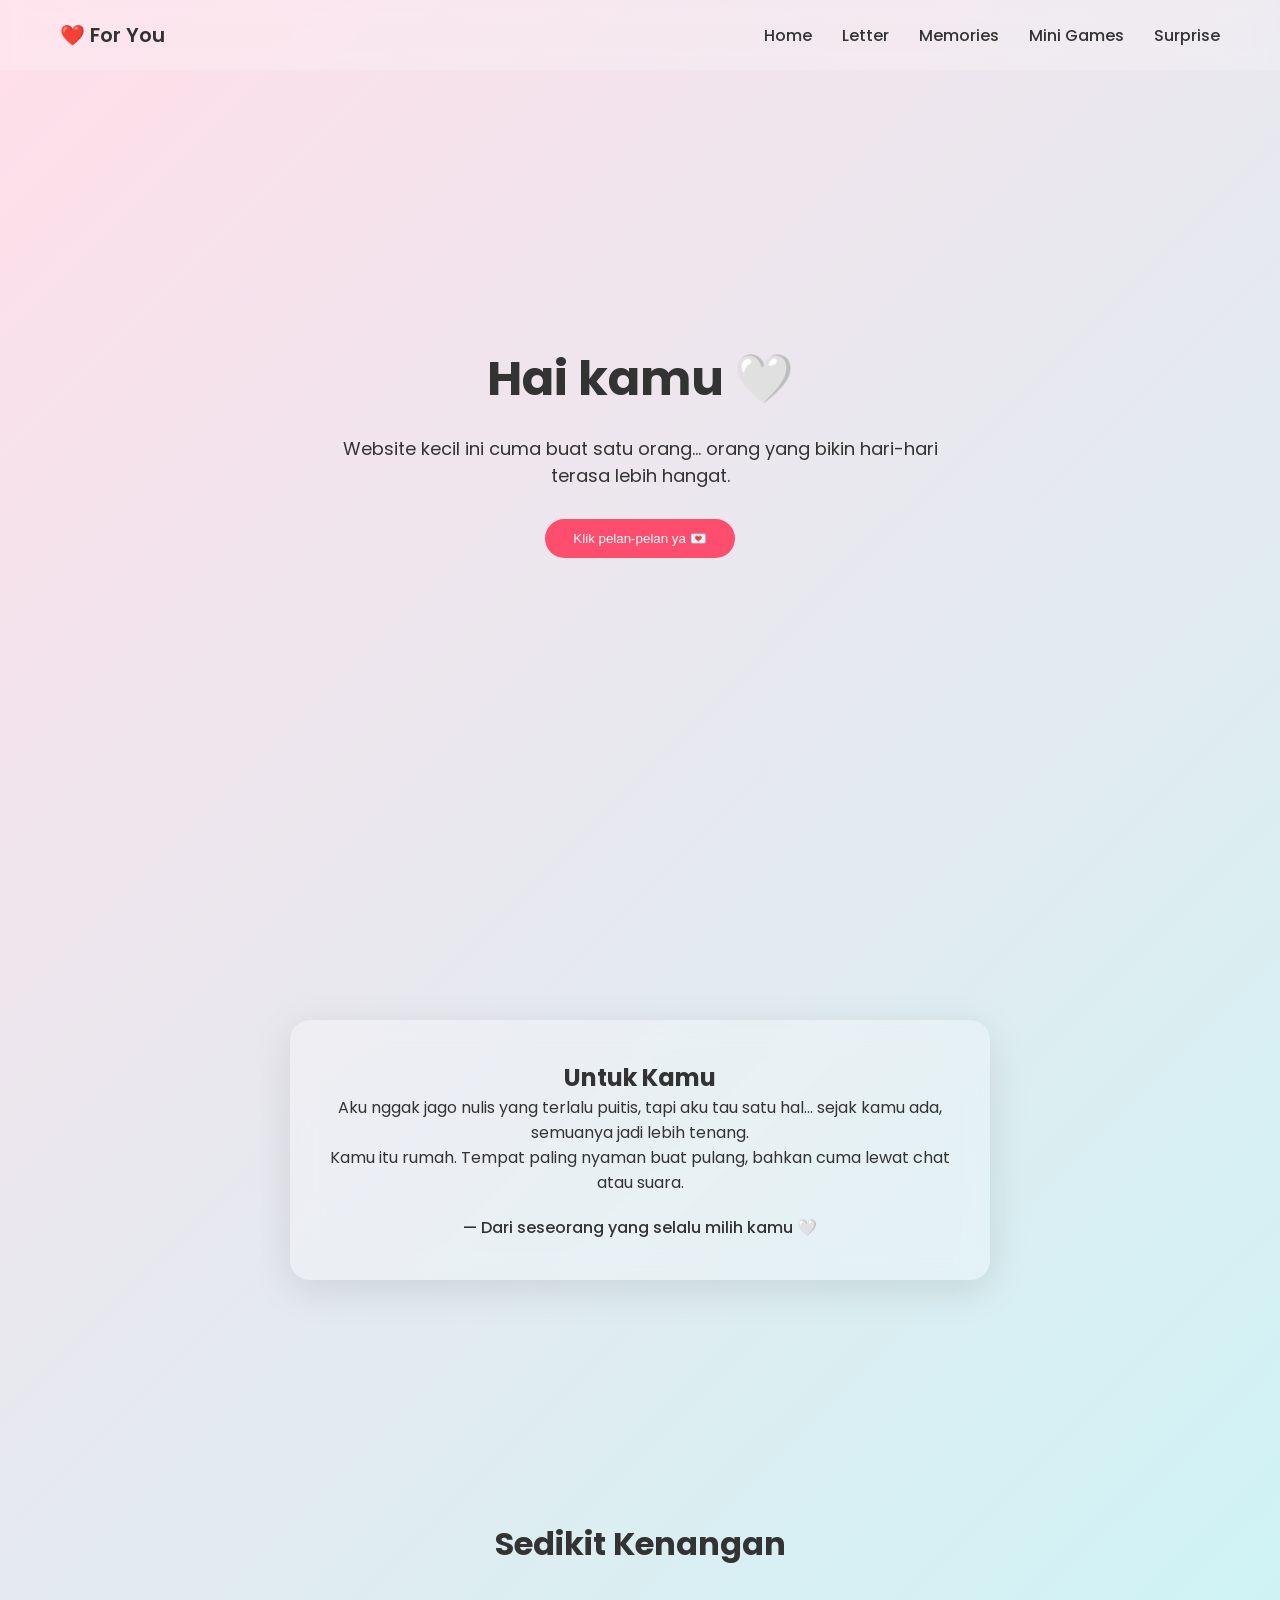
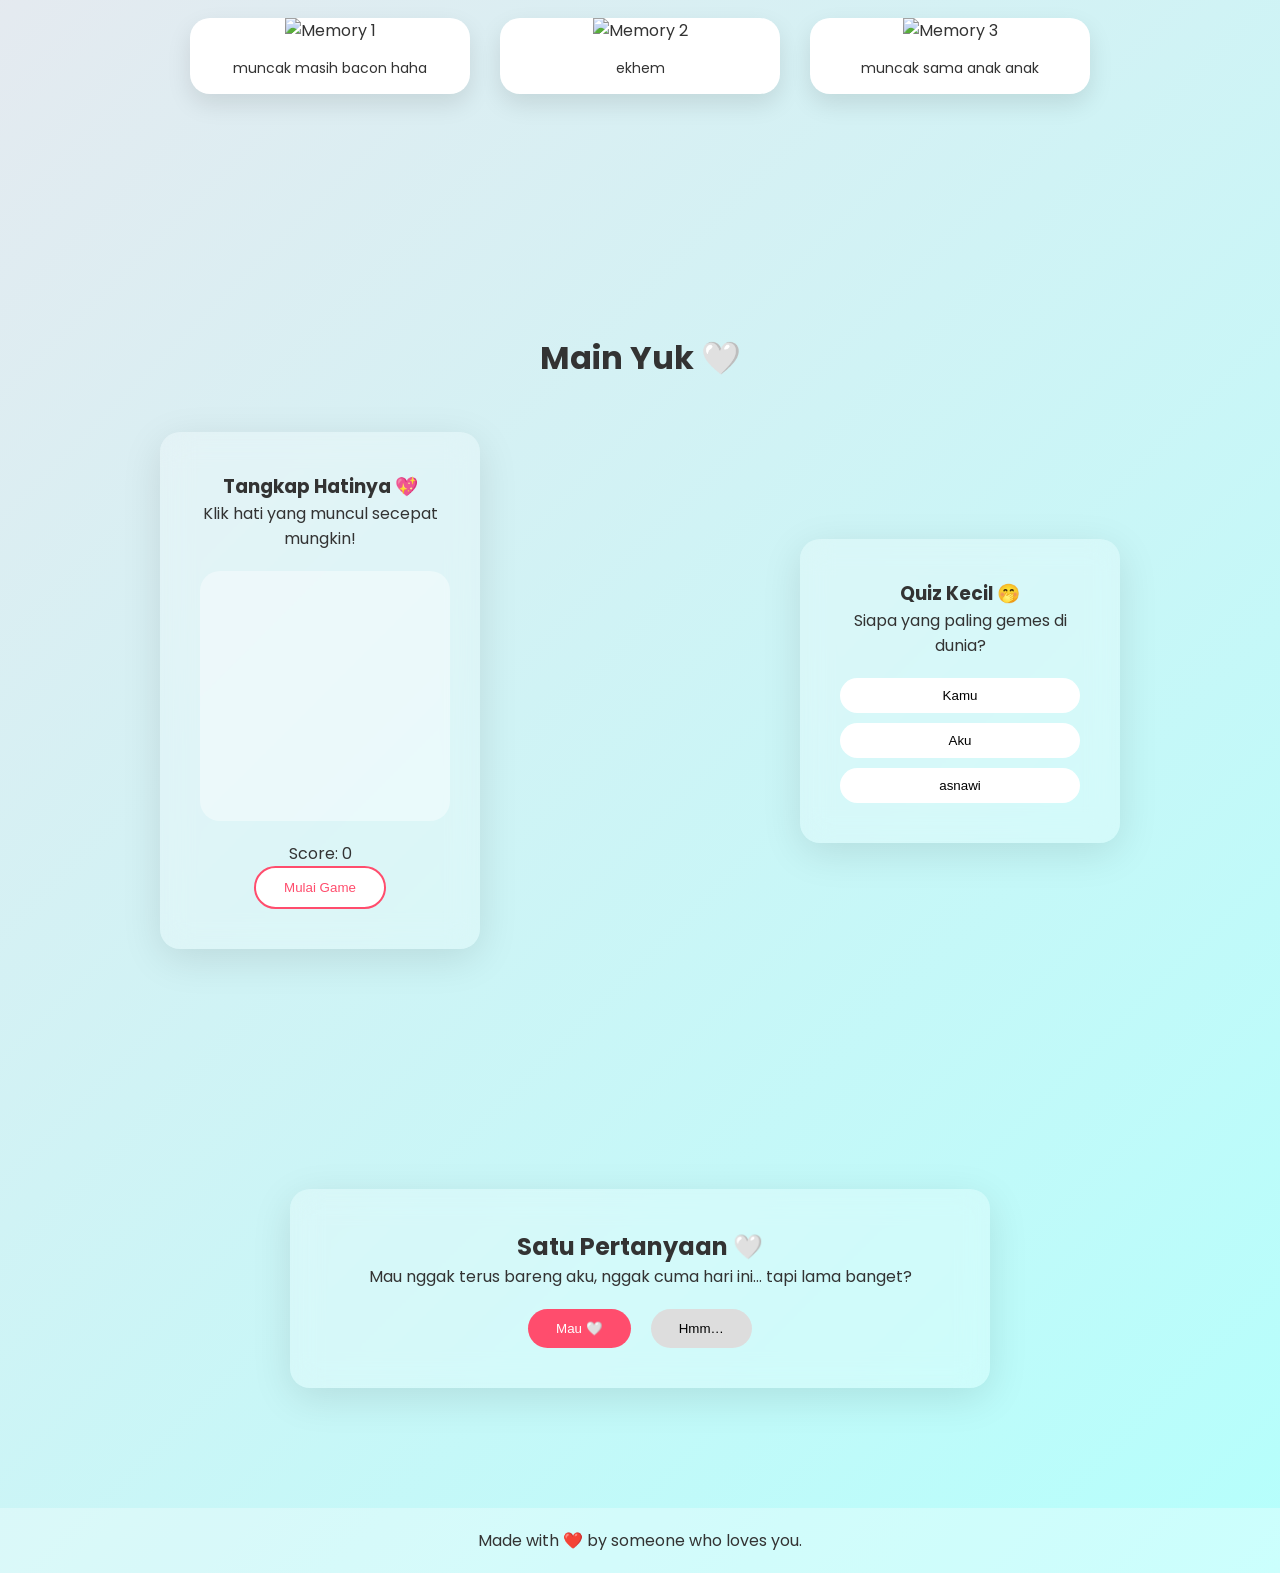
==== index.html @ f05d2d2d "Add files via upload" ====
<!DOCTYPE html>
<html lang="id">
<head>
    <meta charset="UTF-8">
    <meta name="viewport" content="width=device-width, initial-scale=1.0">

    <title>Untuk Kamu ❤️</title>

    <!-- Google Font -->
    <link href="https://fonts.googleapis.com/css2?family=Poppins:wght@300;400;500;600&display=swap" rel="stylesheet">

    <!-- CSS -->
    <link rel="stylesheet" href="style.css">
</head>
<body>

    <!-- Background Music -->
    <audio id="bg-music" loop>
        <source src="assets/music.mp3" type="audio/mpeg">
    </audio>

    <!-- Floating Hearts Canvas -->
    <canvas id="heartsCanvas"></canvas>

    <!-- NAVIGATION -->
    <nav class="navbar">
        <div class="logo">❤️ For You</div>
        <ul class="nav-links">
            <li><a href="#home">Home</a></li>
            <li><a href="#letter">Letter</a></li>
            <li><a href="#memories">Memories</a></li>
            <li><a href="#games">Mini Games</a></li>
            <li><a href="#final">Surprise</a></li>
        </ul>
    </nav>

    <!-- HERO SECTION -->
    <section id="home" class="hero">
        <div class="hero-content">
            <h1 class="fade-in">Hai kamu 🤍</h1>
            <p class="fade-in delay-1">
                Website kecil ini cuma buat satu orang…  
                orang yang bikin hari-hari terasa lebih hangat.
            </p>
            <button id="startBtn" class="primary-btn fade-in delay-2">
                Klik pelan-pelan ya 💌
            </button>
        </div>
    </section>

    <!-- LOVE LETTER SECTION -->
    <section id="letter" class="letter-section">
        <div class="letter-card">
            <h2>Untuk Kamu</h2>
            <p>
                Aku nggak jago nulis yang terlalu puitis,  
                tapi aku tau satu hal…  
                sejak kamu ada, semuanya jadi lebih tenang.
            </p>
            <p>
                Kamu itu rumah.  
                Tempat paling nyaman buat pulang,  
                bahkan cuma lewat chat atau suara.
            </p>
            <p class="signature">
                — Dari seseorang yang selalu milih kamu 🤍
            </p>
        </div>
    </section>

    <!-- MEMORIES SECTION -->
    <section id="memories" class="memories-section">
        <h2 class="section-title">Sedikit Kenangan</h2>

        <div class="gallery">
            <div class="photo-card">
                <img src="assets/photo1.jpg" alt="Memory 1">
                <span>muncak masih bacon haha</span>
            </div>

            <div class="photo-card">
                <img src="assets/photo2.jpg" alt="Memory 2">
                <span>ekhem</span>
            </div>

            <div class="photo-card">
                <img src="assets/photo3.jpg" alt="Memory 3">
                <span>muncak sama anak anak</span>
            </div>
        </div>
    </section>

    <!-- MINI GAMES SECTION -->
    <section id="games" class="games-section">
        <h2 class="section-title">Main Yuk 🤍</h2>

        <div class="game-container">

            <!-- Game 1: Catch The Heart -->
            <div class="game-card">
                <h3>Tangkap Hatinya 💖</h3>
                <p>Klik hati yang muncul secepat mungkin!</p>
                <div id="heartGameArea"></div>
                <p>Score: <span id="score">0</span></p>
                <button id="startGameBtn" class="secondary-btn">Mulai Game</button>
            </div>

            <!-- Game 2: Love Quiz -->
            <div class="game-card">
                <h3>Quiz Kecil 🤭</h3>
                <div id="quizContainer">
                    <p id="question">Siapa yang paling gemes di dunia?</p>
                    <div class="quiz-buttons">
                        <button class="quiz-option">Kamu</button>
                        <button class="quiz-option">Aku</button>
                        <button class="quiz-option">asnawi</button>
                    </div>
                </div>
                <p id="quizResult"></p>
            </div>

        </div>
    </section>

    <!-- FINAL SURPRISE -->
    <section id="final" class="final-section">
        <div class="final-card">
            <h2>Satu Pertanyaan 🤍</h2>
            <p>
                Mau nggak terus bareng aku,  
                nggak cuma hari ini… tapi lama banget?
            </p>
            <div class="final-buttons">
                <button id="yesBtn" class="yes-btn">Mau 🤍</button>
                <button id="noBtn" class="no-btn">Hmm…</button>
            </div>
            <p id="finalMessage"></p>
        </div>
    </section>

    <!-- Footer -->
    <footer>
        <p>Made with ❤️ by someone who loves you.</p>
    </footer>

    <!-- JS -->
    <script src="script.js"></script>
</body>
</html>
---- style.css ----
/* ===============================
   GLOBAL STYLE
================================= */

* {
    margin: 0;
    padding: 0;
    box-sizing: border-box;
}

html {
    scroll-behavior: smooth;
}

body {
    font-family: 'Poppins', sans-serif;
    background: linear-gradient(135deg, #ffdee9, #b5fffc);
    color: #333;
    overflow-x: hidden;
    position: relative;
}

/* ===============================
   CANVAS BACKGROUND
================================= */

#heartsCanvas {
    position: fixed;
    top: 0;
    left: 0;
    z-index: -1;
}

/* ===============================
   NAVBAR
================================= */

.navbar {
    position: fixed;
    width: 100%;
    top: 0;
    display: flex;
    justify-content: space-between;
    align-items: center;
    padding: 20px 60px;
    background: rgba(255, 255, 255, 0.2);
    backdrop-filter: blur(10px);
    z-index: 1000;
}

.logo {
    font-weight: 600;
    font-size: 20px;
}

.nav-links {
    list-style: none;
    display: flex;
    gap: 30px;
}

.nav-links a {
    text-decoration: none;
    color: #333;
    font-weight: 500;
    transition: 0.3s;
}

.nav-links a:hover {
    color: #ff4d6d;
}

/* ===============================
   HERO SECTION
================================= */

.hero {
    height: 100vh;
    display: flex;
    justify-content: center;
    align-items: center;
    text-align: center;
    padding: 0 20px;
}

.hero-content h1 {
    font-size: 48px;
    margin-bottom: 20px;
}

.hero-content p {
    font-size: 18px;
    max-width: 600px;
    margin: auto;
    margin-bottom: 30px;
}

/* ===============================
   BUTTONS
================================= */

.primary-btn,
.secondary-btn,
.yes-btn,
.no-btn {
    padding: 12px 28px;
    border: none;
    border-radius: 30px;
    cursor: pointer;
    font-weight: 500;
    transition: 0.3s ease;
}

.primary-btn {
    background: #ff4d6d;
    color: white;
}

.primary-btn:hover {
    background: #ff1e4d;
    transform: scale(1.05);
}

.secondary-btn {
    background: white;
    color: #ff4d6d;
    border: 2px solid #ff4d6d;
}

.secondary-btn:hover {
    background: #ff4d6d;
    color: white;
}

.yes-btn {
    background: #ff4d6d;
    color: white;
}

.no-btn {
    background: #ddd;
}

/* ===============================
   SECTION GENERAL
================================= */

section {
    padding: 120px 20px;
    text-align: center;
}

.section-title {
    font-size: 32px;
    margin-bottom: 50px;
}

/* ===============================
   GLASS CARD STYLE
================================= */

.letter-card,
.final-card,
.game-card {
    background: rgba(255, 255, 255, 0.25);
    backdrop-filter: blur(15px);
    padding: 40px;
    border-radius: 20px;
    max-width: 700px;
    margin: auto;
    box-shadow: 0 10px 40px rgba(0, 0, 0, 0.1);
}

.signature {
    margin-top: 20px;
    font-weight: 500;
}

/* ===============================
   MEMORIES GALLERY
================================= */

.gallery {
    display: flex;
    justify-content: center;
    gap: 30px;
    flex-wrap: wrap;
}

.photo-card {
    background: white;
    border-radius: 20px;
    overflow: hidden;
    width: 280px;
    transition: 0.4s ease;
    box-shadow: 0 10px 25px rgba(0,0,0,0.1);
}

.photo-card img {
    width: 100%;
    height: 200px;
    object-fit: cover;
}

.photo-card span {
    display: block;
    padding: 15px;
    font-size: 14px;
}

.photo-card:hover {
    transform: translateY(-10px);
}

/* ===============================
   MINI GAMES
================================= */

.game-container {
    display: flex;
    flex-wrap: wrap;
    justify-content: center;
    gap: 40px;
}

.game-card {
    width: 320px;
}

#heartGameArea {
    margin: 20px auto;
    width: 250px;
    height: 250px;
    background: rgba(255,255,255,0.4);
    border-radius: 20px;
    position: relative;
    overflow: hidden;
}

/* ===============================
   QUIZ
================================= */

.quiz-buttons {
    display: flex;
    flex-direction: column;
    gap: 10px;
    margin-top: 20px;
}

.quiz-option {
    padding: 10px;
    border-radius: 20px;
    border: none;
    cursor: pointer;
    background: white;
    transition: 0.3s;
}

.quiz-option:hover {
    background: #ff4d6d;
    color: white;
}

/* ===============================
   FINAL SECTION
================================= */

.final-buttons {
    margin-top: 20px;
    display: flex;
    justify-content: center;
    gap: 20px;
}

/* ===============================
   FOOTER
================================= */

footer {
    padding: 20px;
    text-align: center;
    background: rgba(255,255,255,0.3);
}

/* ===============================
   ANIMATIONS
================================= */

.fade-in {
    opacity: 0;
    transform: translateY(20px);
    animation: fadeInUp 1s forwards;
}

.delay-1 {
    animation-delay: 0.5s;
}

.delay-2 {
    animation-delay: 1s;
}

@keyframes fadeInUp {
    to {
        opacity: 1;
        transform: translateY(0);
    }
}

/* ===============================
   RESPONSIVE
================================= */

@media (max-width: 768px) {
    .navbar {
        padding: 15px 20px;
    }

    .hero-content h1 {
        font-size: 32px;
    }

    .section-title {
        font-size: 24px;
    }

    .gallery {
        flex-direction: column;
        align-items: center;
    }
}
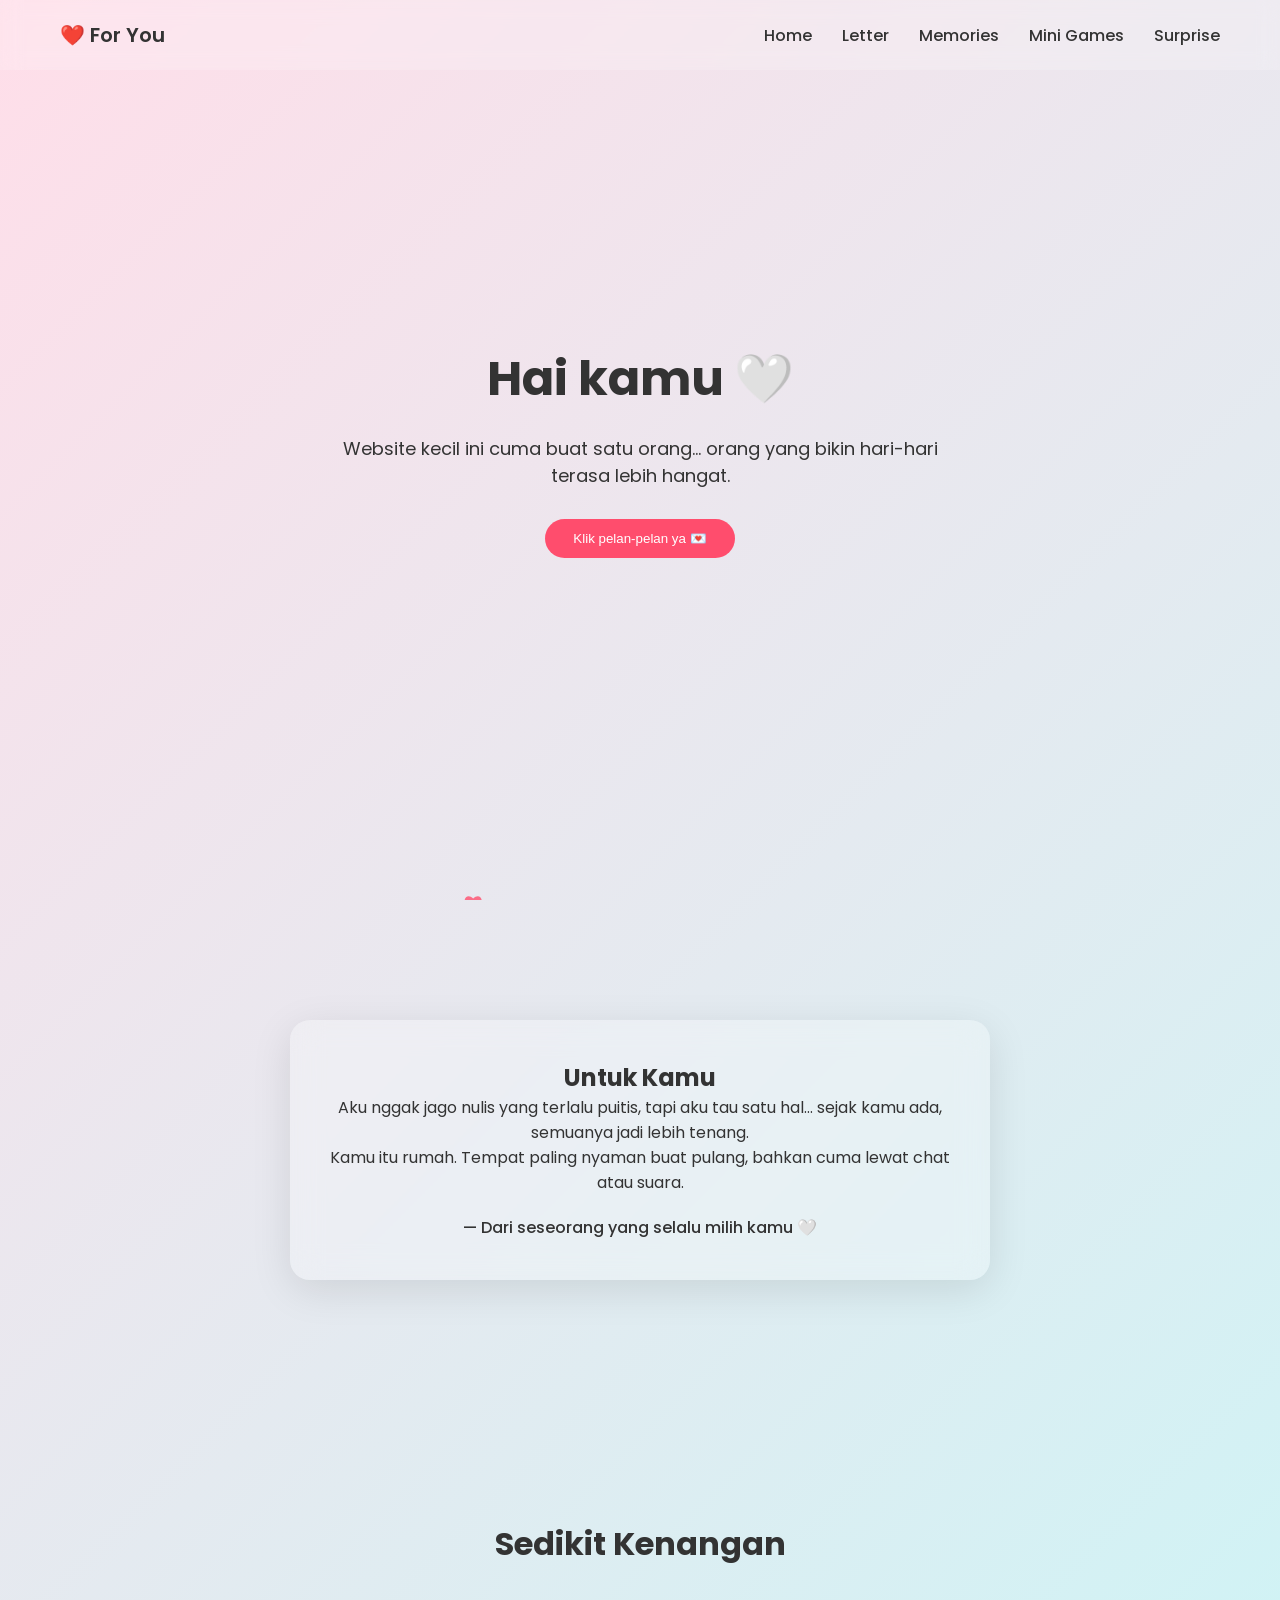
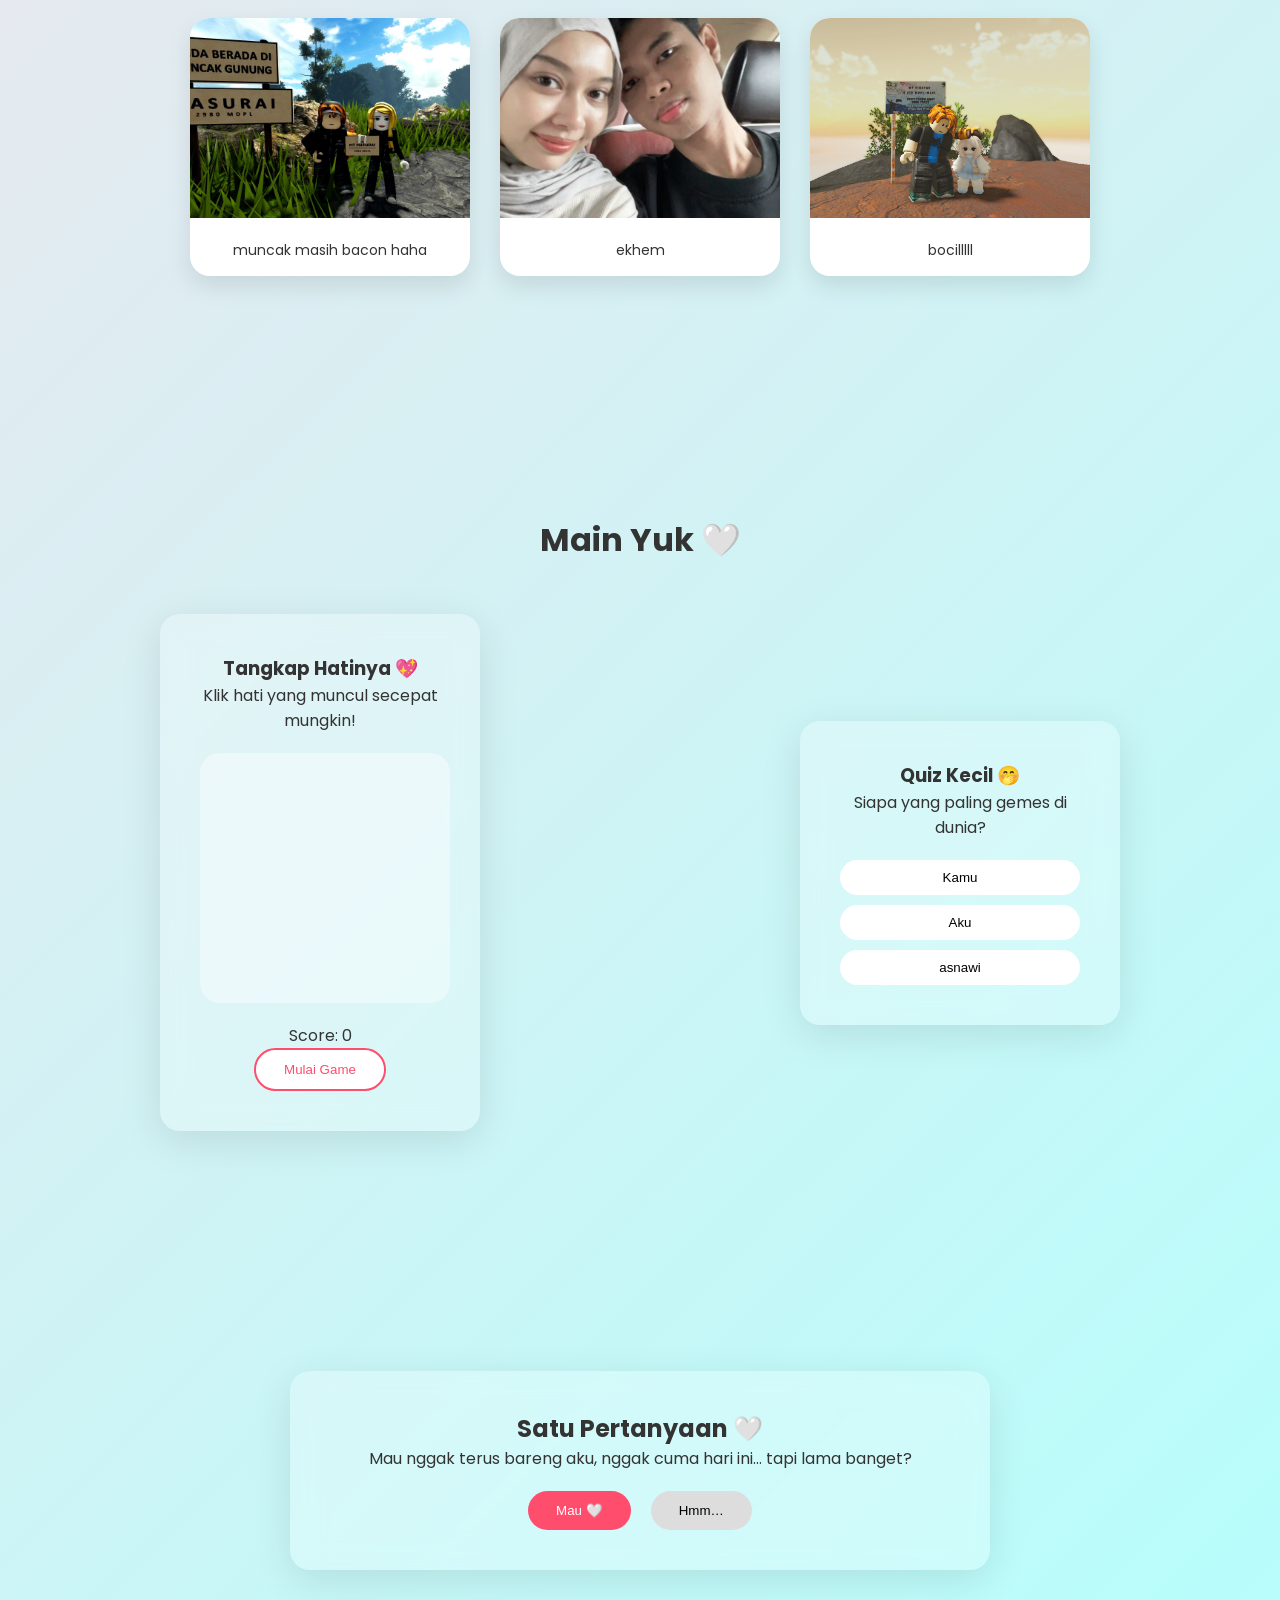
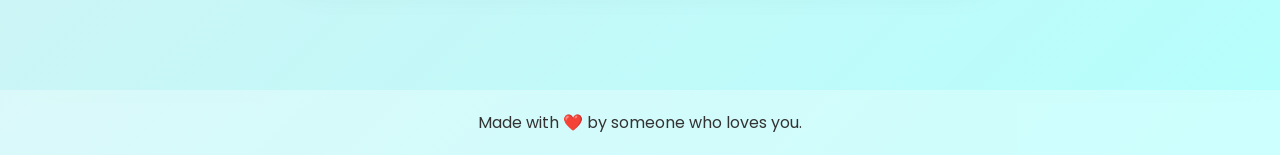
==== commit 094f690e: "Update index.html" ====
--- a/index.html
+++ b/index.html
@@ -85,7 +85,7 @@
 
             <div class="photo-card">
                 <img src="assets/photo3.jpg" alt="Memory 3">
-                <span>muncak sama anak anak</span>
+                <span>bocilllll</span>
             </div>
         </div>
     </section>
@@ -147,3 +147,4 @@
     <script src="script.js"></script>
 </body>
 </html>
+
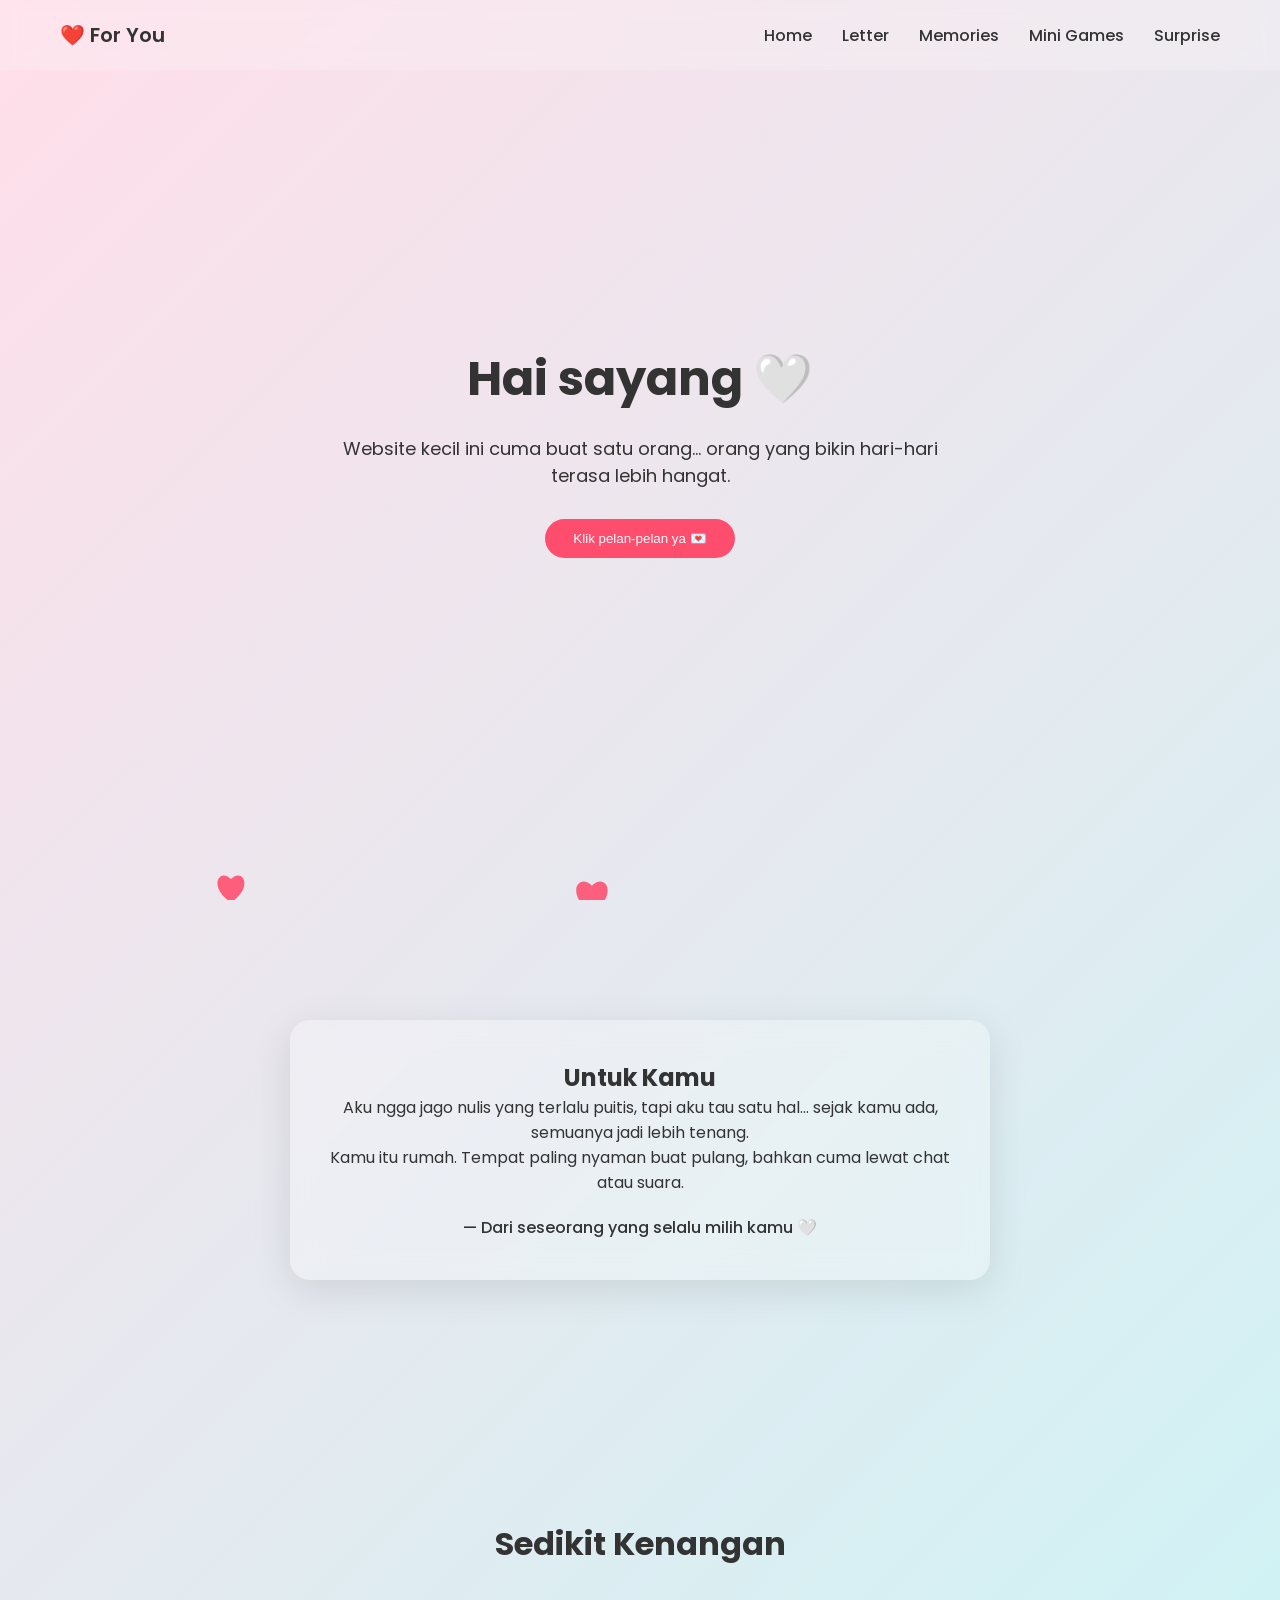
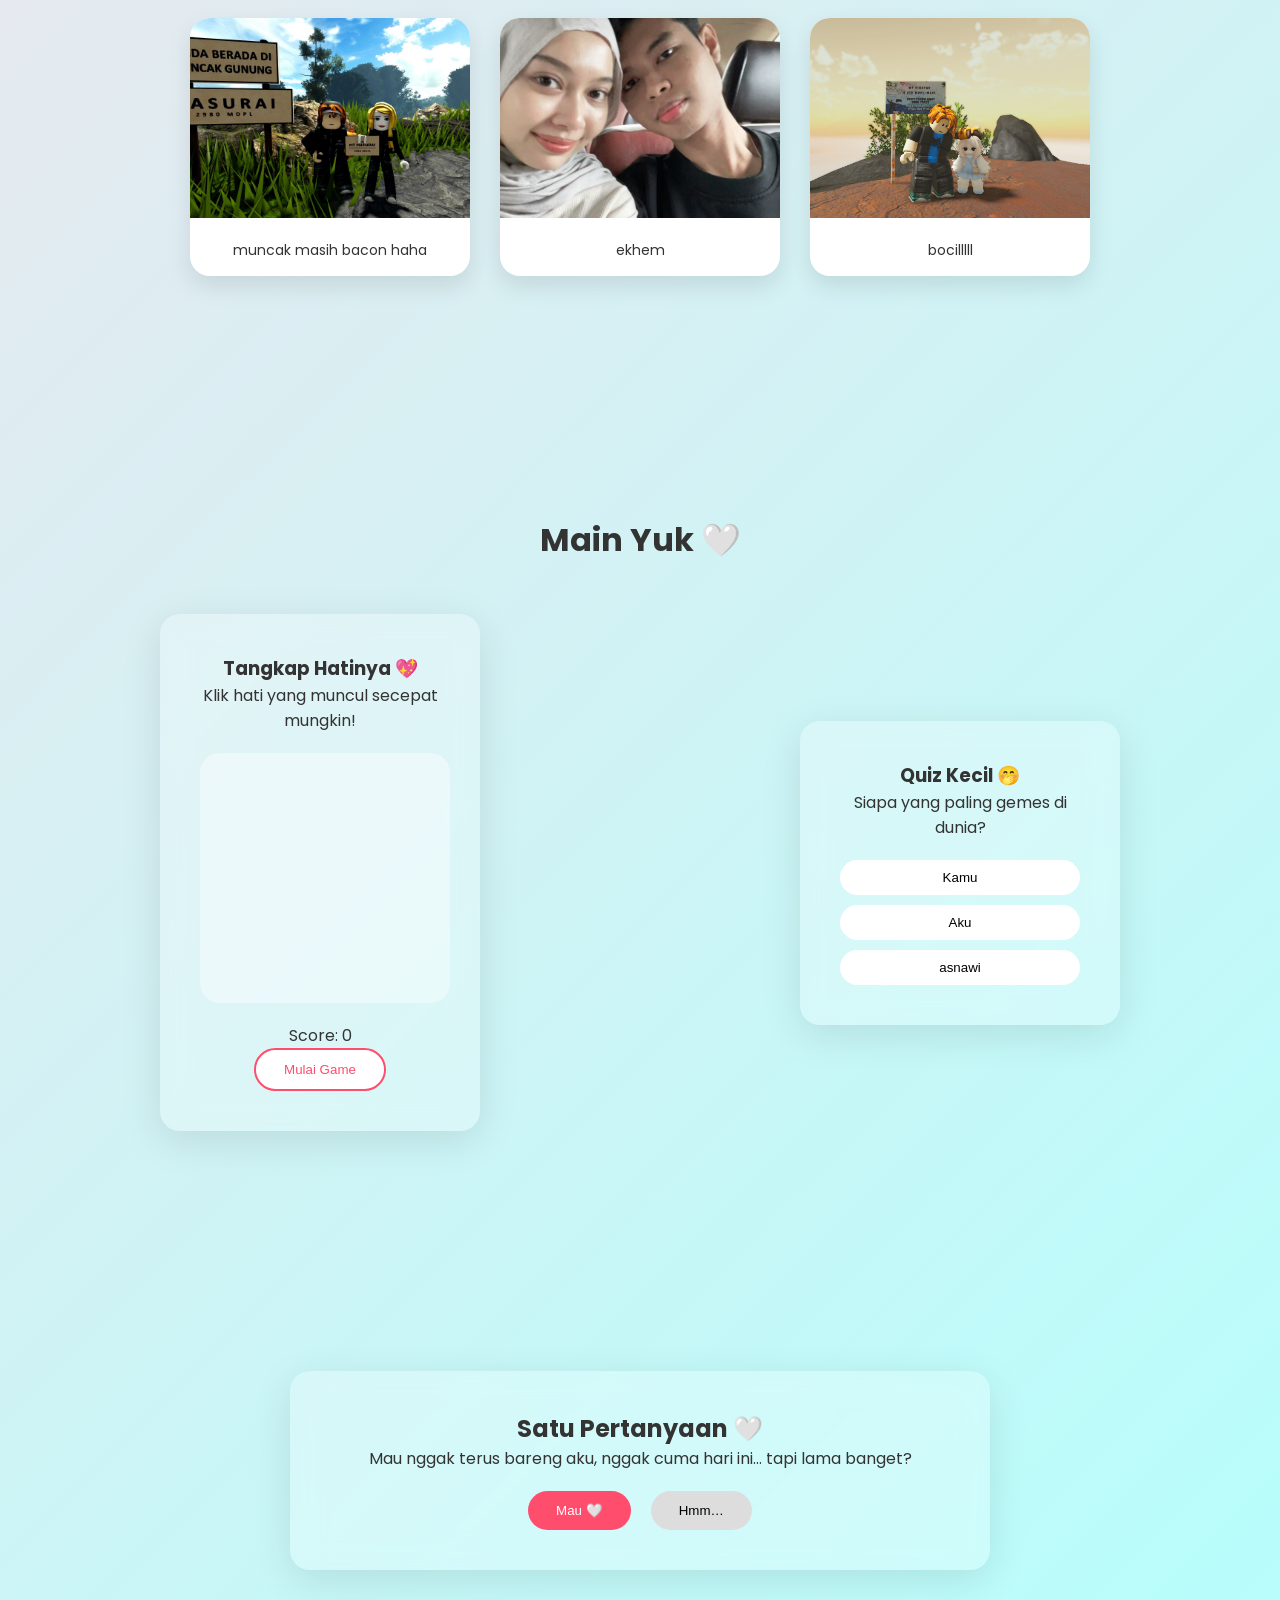
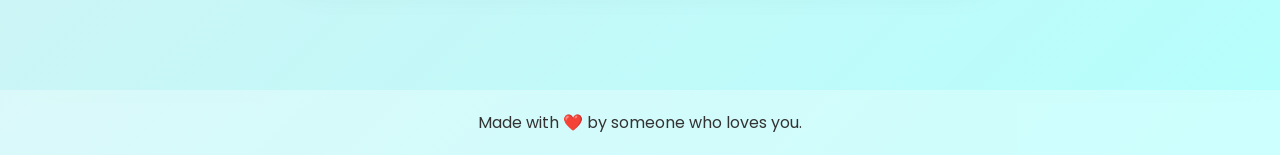
==== commit 4a596f5b: "index.html" ====
--- a/index.html
+++ b/index.html
@@ -37,7 +37,7 @@
     <!-- HERO SECTION -->
     <section id="home" class="hero">
         <div class="hero-content">
-            <h1 class="fade-in">Hai kamu 🤍</h1>
+            <h1 class="fade-in">Hai sayang 🤍</h1>
             <p class="fade-in delay-1">
                 Website kecil ini cuma buat satu orang…  
                 orang yang bikin hari-hari terasa lebih hangat.
@@ -53,7 +53,7 @@
         <div class="letter-card">
             <h2>Untuk Kamu</h2>
             <p>
-                Aku nggak jago nulis yang terlalu puitis,  
+                Aku ngga jago nulis yang terlalu puitis,  
                 tapi aku tau satu hal…  
                 sejak kamu ada, semuanya jadi lebih tenang.
             </p>
@@ -148,3 +148,4 @@
 </body>
 </html>
 
+
